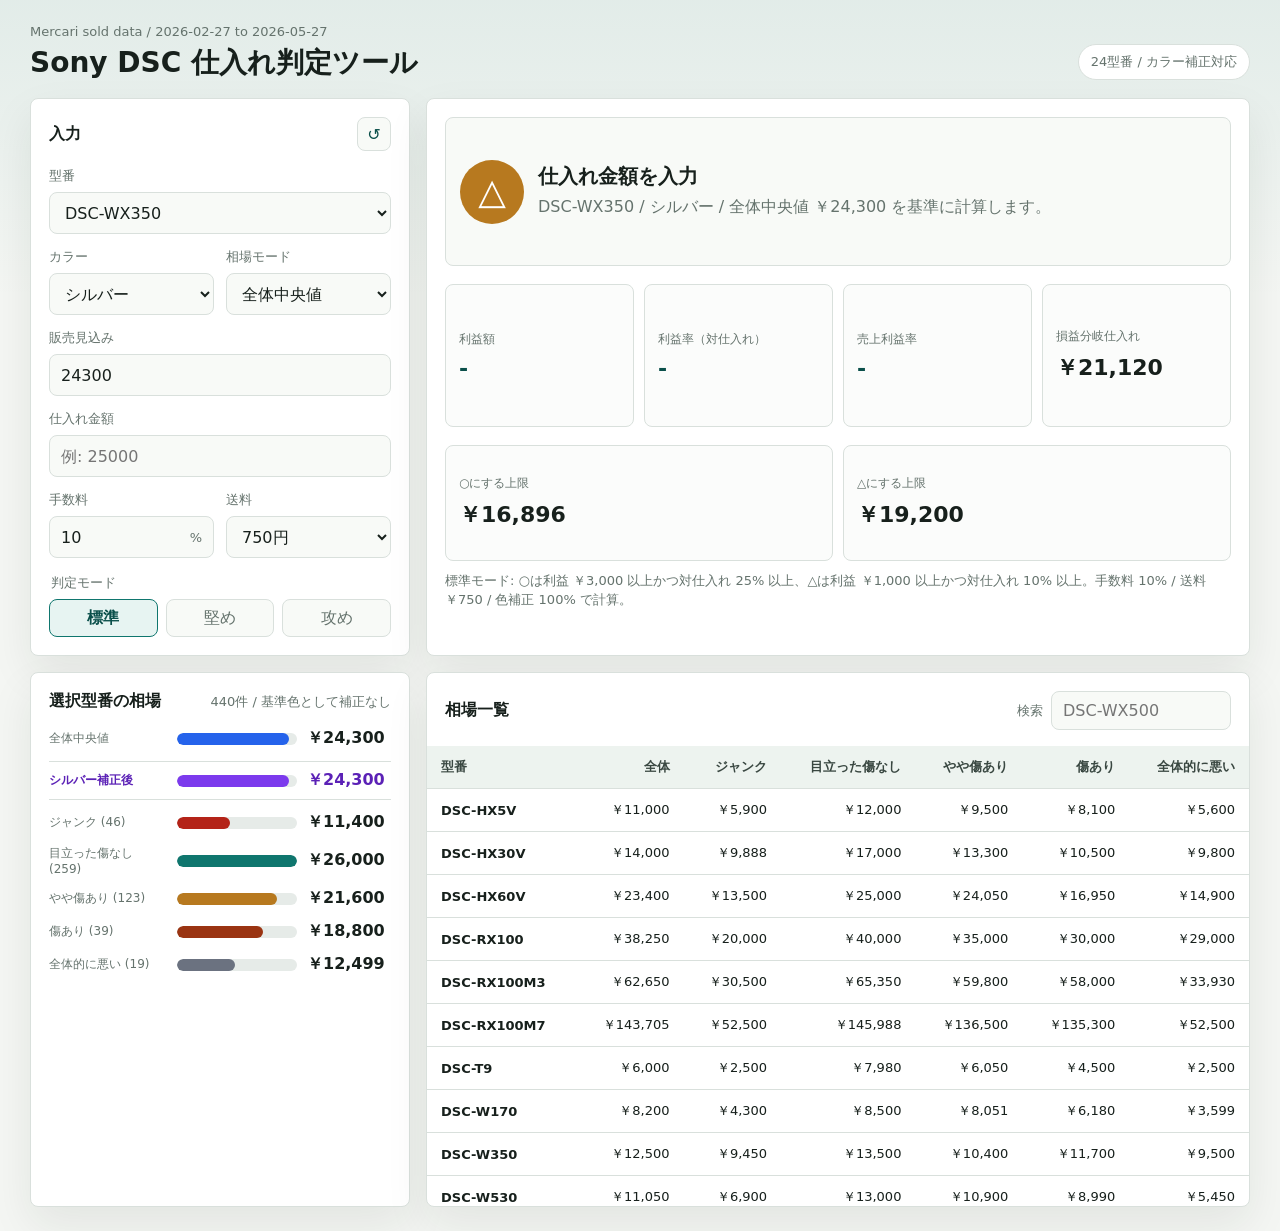
==== dsc/index.html @ 50f2e37b "Add Sony DSC app to Pages" ====
<!doctype html>
<html lang="ja">
  <head>
    <meta charset="utf-8" />
    <meta name="viewport" content="width=device-width, initial-scale=1" />
    <title>Sony DSC 仕入れ判定ツール</title>
    <link rel="stylesheet" href="./styles.css" />
  </head>
  <body>
    <main class="app-shell">
      <section class="workspace">
        <header class="topbar">
          <div>
            <p class="eyebrow">Mercari sold data / 2026-02-27 to 2026-05-27</p>
            <h1>Sony DSC 仕入れ判定ツール</h1>
          </div>
          <div class="status-chip" id="datasetStatus">24型番 / カラー補正対応</div>
        </header>

        <section class="dashboard">
          <form class="panel input-panel" id="calculatorForm">
            <div class="panel-head">
              <h2>入力</h2>
              <button class="icon-button" type="button" id="resetButton" aria-label="入力をリセット" title="入力をリセット">
                <span aria-hidden="true">↺</span>
              </button>
            </div>

            <label class="field">
              <span>型番</span>
              <select id="modelSelect"></select>
            </label>

            <div class="grid-2">
              <label class="field">
                <span>カラー</span>
                <select id="colorSelect">
                  <option value="silver">シルバー</option>
                  <option value="black">ブラック</option>
                  <option value="pink">ピンク</option>
                  <option value="other">その他</option>
                </select>
              </label>

              <label class="field">
                <span>相場モード</span>
                <select id="basisSelect">
                  <option value="overall">全体中央値</option>
                  <option value="junk">ジャンク</option>
                  <option value="good">目立った傷や汚れなし</option>
                  <option value="fair">やや傷や汚れあり</option>
                  <option value="poor">傷や汚れあり</option>
                  <option value="veryPoor">全体的に状態が悪い</option>
                </select>
              </label>
            </div>

            <label class="field">
              <span>販売見込み</span>
              <input id="salePrice" type="number" min="0" step="100" inputmode="numeric" />
            </label>

            <label class="field">
              <span>仕入れ金額</span>
              <input id="buyPrice" type="number" min="0" step="100" inputmode="numeric" placeholder="例: 25000" />
            </label>

            <div class="grid-2">
              <label class="field">
                <span>手数料</span>
                <div class="suffix-input">
                  <input id="feeRate" type="number" min="0" max="40" step="0.1" value="10" />
                  <span>%</span>
                </div>
              </label>

              <label class="field">
                <span>送料</span>
                <select id="shippingPreset">
                  <option value="0">0円</option>
                  <option value="450">450円</option>
                  <option value="750" selected>750円</option>
                  <option value="850">850円</option>
                  <option value="1050">1,050円</option>
                  <option value="custom">手入力</option>
                </select>
              </label>
            </div>

            <label class="field compact" id="customShippingWrap" hidden>
              <span>送料を手入力</span>
              <input id="shippingCost" type="number" min="0" step="10" inputmode="numeric" value="750" />
            </label>

            <fieldset class="mode-group">
              <legend>判定モード</legend>
              <label>
                <input type="radio" name="judgeMode" value="standard" checked />
                <span>標準</span>
              </label>
              <label>
                <input type="radio" name="judgeMode" value="conservative" />
                <span>堅め</span>
              </label>
              <label>
                <input type="radio" name="judgeMode" value="aggressive" />
                <span>攻め</span>
              </label>
            </fieldset>
          </form>

          <section class="panel result-panel" aria-live="polite">
            <div class="decision" id="decisionBox">
              <div class="decision-mark" id="decisionMark">△</div>
              <div>
                <p class="decision-label" id="decisionLabel">条件を入力してください</p>
                <p class="decision-note" id="decisionNote">型番、カラー、仕入れ金額から判定します。</p>
              </div>
            </div>

            <div class="metrics">
              <article>
                <span>利益額</span>
                <strong id="profitAmount">-</strong>
              </article>
              <article>
                <span>利益率（対仕入れ）</span>
                <strong id="roiRate">-</strong>
              </article>
              <article>
                <span>売上利益率</span>
                <strong id="salesMargin">-</strong>
              </article>
              <article>
                <span>損益分岐仕入れ</span>
                <strong id="breakEven">-</strong>
              </article>
            </div>

            <div class="thresholds">
              <div>
                <span>○にする上限</span>
                <strong id="circleLimit">-</strong>
              </div>
              <div>
                <span>△にする上限</span>
                <strong id="triangleLimit">-</strong>
              </div>
              <p id="thresholdText"></p>
            </div>
          </section>
        </section>

        <section class="market-section">
          <section class="panel market-panel">
            <div class="panel-head">
              <h2>選択型番の相場</h2>
              <span id="modelCount"></span>
            </div>
            <div class="price-bars" id="priceBars"></div>
          </section>

          <section class="panel table-panel">
            <div class="panel-head">
              <h2>相場一覧</h2>
              <label class="table-filter">
                <span>検索</span>
                <input id="tableSearch" type="search" placeholder="DSC-WX500" />
              </label>
            </div>
            <div class="table-wrap">
              <table>
                <thead>
                  <tr>
                    <th>型番</th>
                    <th>全体</th>
                    <th>ジャンク</th>
                    <th>目立った傷なし</th>
                    <th>やや傷あり</th>
                    <th>傷あり</th>
                    <th>全体的に悪い</th>
                  </tr>
                </thead>
                <tbody id="marketTable"></tbody>
              </table>
            </div>
          </section>
        </section>
      </section>
    </main>

    <script src="./app.js"></script>
  </body>
</html>
---- dsc/styles.css ----
:root {
  --bg: #f4f6f3;
  --surface: #ffffff;
  --surface-2: #f8faf7;
  --ink: #17201c;
  --muted: #65736d;
  --line: #d9e0dc;
  --teal: #0f766e;
  --teal-dark: #0a4f4a;
  --amber: #b7791f;
  --red: #b42318;
  --blue: #2563eb;
  --shadow: 0 18px 44px rgba(23, 32, 28, 0.08);
}

* {
  box-sizing: border-box;
}

[hidden] {
  display: none !important;
}

body {
  margin: 0;
  background:
    linear-gradient(180deg, rgba(15, 118, 110, 0.08), transparent 300px),
    var(--bg);
  color: var(--ink);
  font-family:
    "Yu Gothic UI",
    "Meiryo",
    system-ui,
    -apple-system,
    BlinkMacSystemFont,
    sans-serif;
}

button,
input,
select {
  font: inherit;
}

.app-shell {
  min-height: 100vh;
  padding: 24px;
}

.workspace {
  width: min(1220px, 100%);
  margin: 0 auto;
}

.topbar {
  display: flex;
  align-items: flex-end;
  justify-content: space-between;
  gap: 20px;
  margin-bottom: 18px;
}

.eyebrow {
  margin: 0 0 6px;
  color: var(--muted);
  font-size: 13px;
}

h1,
h2,
p {
  margin: 0;
}

h1 {
  font-size: 28px;
  line-height: 1.25;
  letter-spacing: 0;
}

h2 {
  font-size: 16px;
  letter-spacing: 0;
}

.status-chip {
  border: 1px solid var(--line);
  background: var(--surface);
  border-radius: 999px;
  padding: 8px 12px;
  color: var(--muted);
  font-size: 13px;
  white-space: nowrap;
}

.dashboard,
.market-section {
  display: grid;
  gap: 16px;
}

.dashboard {
  grid-template-columns: 380px minmax(0, 1fr);
  align-items: stretch;
}

.market-section {
  grid-template-columns: 380px minmax(0, 1fr);
  margin-top: 16px;
}

.panel {
  background: var(--surface);
  border: 1px solid var(--line);
  border-radius: 8px;
  box-shadow: var(--shadow);
}

.input-panel,
.result-panel,
.market-panel {
  padding: 18px;
}

.panel-head {
  display: flex;
  align-items: center;
  justify-content: space-between;
  gap: 12px;
  margin-bottom: 16px;
}

.icon-button {
  width: 34px;
  height: 34px;
  display: inline-grid;
  place-items: center;
  border: 1px solid var(--line);
  border-radius: 8px;
  background: var(--surface-2);
  color: var(--teal-dark);
  cursor: pointer;
}

.icon-button:hover {
  border-color: var(--teal);
}

.field {
  display: grid;
  gap: 7px;
  margin-bottom: 14px;
}

.field span,
.mode-group legend,
.table-filter span {
  color: var(--muted);
  font-size: 13px;
}

.field.compact {
  margin-top: -4px;
}

input,
select {
  width: 100%;
  min-height: 42px;
  border: 1px solid var(--line);
  border-radius: 8px;
  background: var(--surface-2);
  color: var(--ink);
  padding: 9px 11px;
  outline: none;
}

input:focus,
select:focus {
  border-color: var(--teal);
  box-shadow: 0 0 0 3px rgba(15, 118, 110, 0.12);
}

.grid-2 {
  display: grid;
  grid-template-columns: 1fr 1fr;
  gap: 12px;
}

.suffix-input {
  position: relative;
}

.suffix-input input {
  padding-right: 34px;
}

.suffix-input span {
  position: absolute;
  right: 12px;
  top: 50%;
  transform: translateY(-50%);
}

.mode-group {
  display: grid;
  grid-template-columns: repeat(3, 1fr);
  gap: 8px;
  border: 0;
  padding: 0;
  margin: 2px 0 0;
}

.mode-group legend {
  grid-column: 1 / -1;
  margin-bottom: 7px;
}

.mode-group label {
  position: relative;
  min-height: 38px;
}

.mode-group input {
  position: absolute;
  opacity: 0;
  pointer-events: none;
}

.mode-group span {
  display: grid;
  place-items: center;
  height: 38px;
  border: 1px solid var(--line);
  border-radius: 8px;
  background: var(--surface-2);
  color: var(--muted);
  cursor: pointer;
}

.mode-group input:checked + span {
  border-color: var(--teal);
  background: #e7f4f2;
  color: var(--teal-dark);
  font-weight: 700;
}

.result-panel {
  display: grid;
  align-content: stretch;
  gap: 18px;
}

.decision {
  display: flex;
  align-items: center;
  gap: 14px;
  min-height: 94px;
  border: 1px solid var(--line);
  border-radius: 8px;
  padding: 14px;
  background: var(--surface-2);
}

.decision-mark {
  width: 64px;
  height: 64px;
  display: grid;
  place-items: center;
  flex: 0 0 auto;
  border-radius: 50%;
  color: #fff;
  background: var(--amber);
  font-size: 36px;
  font-weight: 800;
  line-height: 1;
}

.decision.circle .decision-mark {
  background: var(--teal);
}

.decision.cross .decision-mark {
  background: var(--red);
}

.decision-label {
  font-size: 20px;
  font-weight: 800;
  margin-bottom: 5px;
}

.decision-note {
  color: var(--muted);
  line-height: 1.55;
}

.metrics {
  display: grid;
  grid-template-columns: repeat(4, minmax(0, 1fr));
  gap: 10px;
}

.metrics article,
.thresholds div {
  min-height: 88px;
  display: grid;
  align-content: center;
  gap: 8px;
  border: 1px solid var(--line);
  border-radius: 8px;
  padding: 13px;
  background: #fbfcfb;
}

.metrics span,
.thresholds span {
  color: var(--muted);
  font-size: 12px;
}

.metrics strong,
.thresholds strong {
  font-size: 22px;
  letter-spacing: 0;
}

.thresholds {
  display: grid;
  grid-template-columns: 1fr 1fr;
  gap: 10px;
}

.thresholds p {
  grid-column: 1 / -1;
  color: var(--muted);
  font-size: 13px;
  line-height: 1.5;
}

.market-panel {
  min-height: 340px;
}

#modelCount {
  color: var(--muted);
  font-size: 13px;
}

.price-bars {
  display: grid;
  gap: 12px;
}

.bar-row {
  display: grid;
  grid-template-columns: 118px minmax(0, 1fr) 84px;
  align-items: center;
  gap: 10px;
}

.bar-row span {
  color: var(--muted);
  font-size: 12px;
}

.bar-track {
  height: 12px;
  overflow: hidden;
  border-radius: 999px;
  background: #e6ebe8;
}

.bar-fill {
  width: var(--bar);
  height: 100%;
  border-radius: inherit;
  background: var(--bar-color, var(--teal));
}

.adjusted-row {
  padding: 8px 0;
  border-top: 1px solid var(--line);
  border-bottom: 1px solid var(--line);
}

.adjusted-row span,
.adjusted-row strong {
  color: #5b21b6;
  font-weight: 800;
}

.table-panel {
  overflow: hidden;
}

.table-panel .panel-head {
  padding: 18px 18px 0;
}

.table-filter {
  display: grid;
  grid-template-columns: auto 180px;
  align-items: center;
  gap: 8px;
}

.table-filter input {
  min-height: 36px;
}

.table-wrap {
  overflow: auto;
  max-height: 460px;
}

table {
  width: 100%;
  border-collapse: collapse;
  min-width: 780px;
}

th,
td {
  padding: 12px 14px;
  border-bottom: 1px solid var(--line);
  text-align: right;
  white-space: nowrap;
  font-size: 13px;
}

th:first-child,
td:first-child {
  text-align: left;
  font-weight: 700;
}

th {
  position: sticky;
  top: 0;
  z-index: 1;
  background: #edf3ef;
  color: #394741;
}

tbody tr {
  cursor: pointer;
}

tbody tr:hover,
tbody tr.selected {
  background: #eef8f5;
}

.negative {
  color: var(--red);
}

.positive {
  color: var(--teal-dark);
}

@media (max-width: 980px) {
  .dashboard,
  .market-section {
    grid-template-columns: 1fr;
  }

  .metrics {
    grid-template-columns: repeat(2, minmax(0, 1fr));
  }
}

@media (max-width: 640px) {
  .app-shell {
    padding: 14px;
  }

  .topbar {
    align-items: flex-start;
    flex-direction: column;
  }

  h1 {
    font-size: 23px;
  }

  .grid-2,
  .metrics,
  .thresholds,
  .mode-group {
    grid-template-columns: 1fr;
  }

  .thresholds p {
    grid-column: auto;
  }

  .decision {
    align-items: flex-start;
  }

  .decision-mark {
    width: 54px;
    height: 54px;
    font-size: 30px;
  }

  .table-filter {
    grid-template-columns: 1fr;
    width: 100%;
  }
}
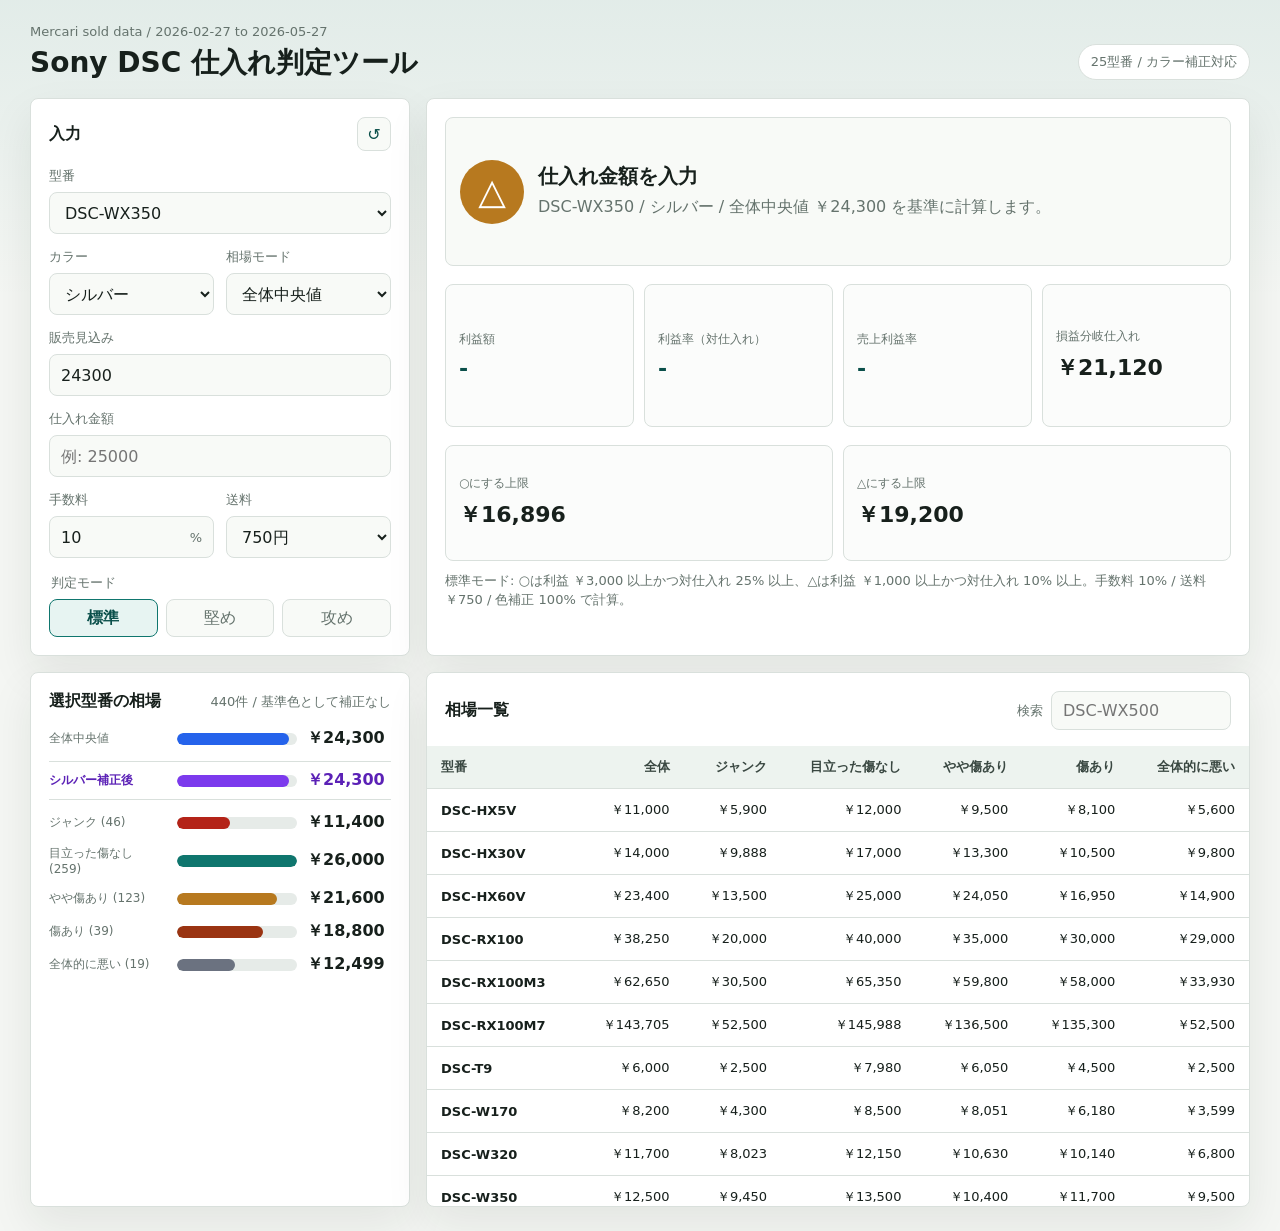
==== commit 4f87c791: "Add DSC-W320 model" ====
--- a/dsc/index.html
+++ b/dsc/index.html
@@ -14,7 +14,7 @@
             <p class="eyebrow">Mercari sold data / 2026-02-27 to 2026-05-27</p>
             <h1>Sony DSC 仕入れ判定ツール</h1>
           </div>
-          <div class="status-chip" id="datasetStatus">24型番 / カラー補正対応</div>
+          <div class="status-chip" id="datasetStatus">25型番 / カラー補正対応</div>
         </header>
 
         <section class="dashboard">
